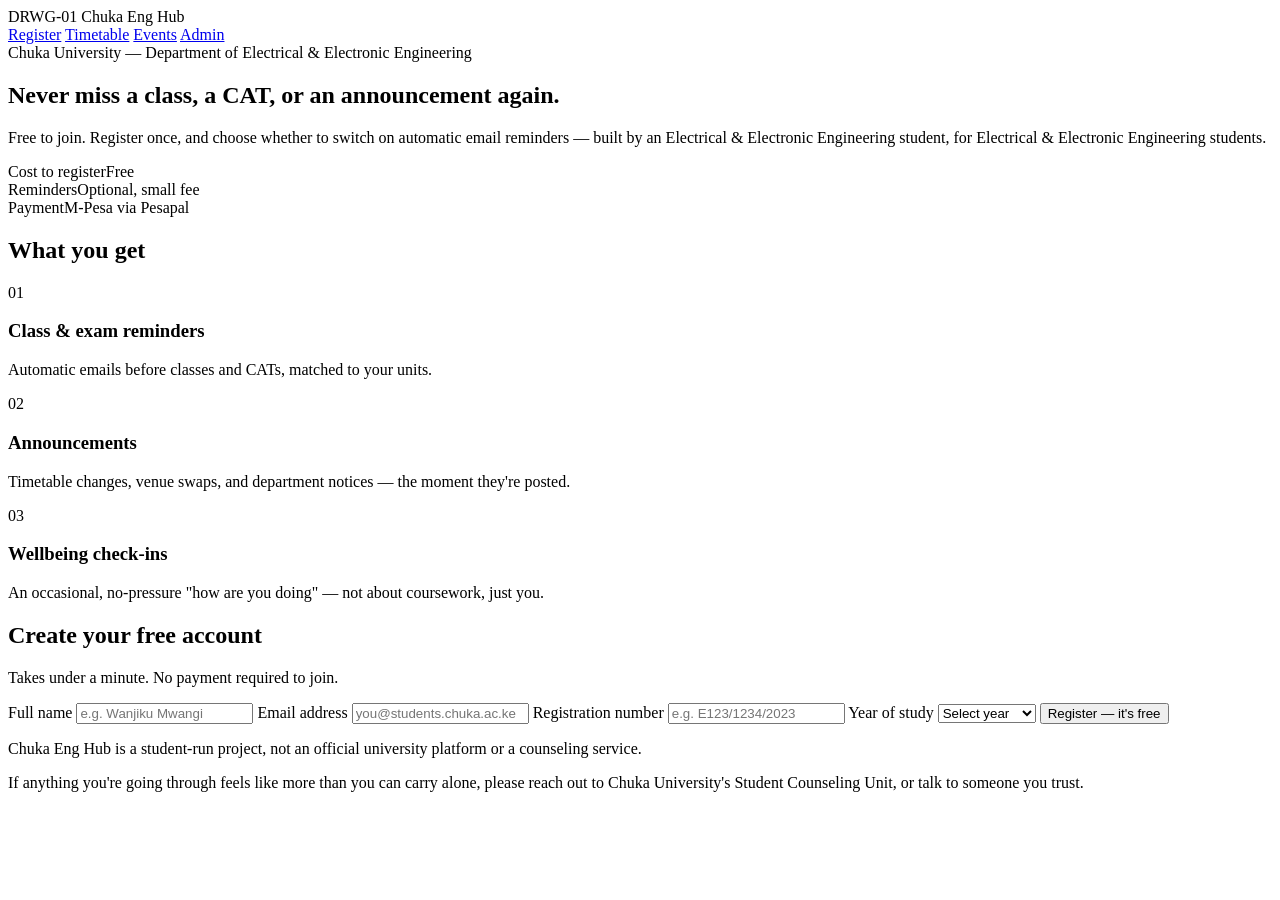
==== index.html @ bf602919 "Create index.html" ====
<!DOCTYPE html>
<html lang="en">
<head>
<meta charset="UTF-8">
<meta name="viewport" content="width=device-width, initial-scale=1.0">
<title>Chuka Eng Hub — Class reminders &amp; announcements</title>
<meta name="description" content="Free registration for Chuka University Electrical &amp; Electronic Engineering students. Optional automatic class reminders, exam timetables, announcements and wellbeing check-ins.">
<link rel="stylesheet" href="style.css">
</head>
<body>

<header class="title-block">
  <div class="title-block-inner">
    <div class="mark">
      <span class="drwg-no">DRWG-01</span>
      <span class="name">Chuka Eng Hub</span>
    </div>
    <nav>
      <a href="index.html" class="active">Register</a>
      <a href="timetable.html">Timetable</a>
      <a href="events.html">Events</a>
      <a href="admin.html">Admin</a>
    </nav>
  </div>
</header>

<main class="wrap">

  <section class="hero">
    <div class="field-label">Chuka University — Department of Electrical &amp; Electronic Engineering</div>
    <h1>Never miss a class, a CAT, or an announcement again.</h1>
    <p class="lede">
      Free to join. Register once, and choose whether to switch on automatic
      email reminders — built by an Electrical &amp; Electronic Engineering student, for Electrical &amp; Electronic Engineering students.
    </p>

    <div class="hero-specs">
      <div><span class="k">Cost to register</span><span class="v">Free</span></div>
      <div><span class="k">Reminders</span><span class="v">Optional, small fee</span></div>
      <div><span class="k">Payment</span><span class="v">M-Pesa via Pesapal</span></div>
    </div>
  </section>

  <section class="two-col">
    <div>
      <h2 style="color:var(--paper)">What you get</h2>
      <div class="grid-3">
        <div class="feature">
          <span class="num">01</span>
          <h3>Class &amp; exam reminders</h3>
          <p>Automatic emails before classes and CATs, matched to your units.</p>
        </div>
        <div class="feature">
          <span class="num">02</span>
          <h3>Announcements</h3>
          <p>Timetable changes, venue swaps, and department notices — the moment they're posted.</p>
        </div>
        <div class="feature">
          <span class="num">03</span>
          <h3>Wellbeing check-ins</h3>
          <p>An occasional, no-pressure "how are you doing" — not about coursework, just you.</p>
        </div>
      </div>
    </div>

    <div class="panel" id="register-panel">
      <h2>Create your free account</h2>
      <p>Takes under a minute. No payment required to join.</p>

      <form id="register-form">
        <label for="name">Full name</label>
        <input id="name" name="name" type="text" required placeholder="e.g. Wanjiku Mwangi">

        <label for="email">Email address</label>
        <input id="email" name="email" type="email" required placeholder="you@students.chuka.ac.ke">

        <label for="regNumber">Registration number</label>
        <input id="regNumber" name="regNumber" type="text" required placeholder="e.g. E123/1234/2023">

        <label for="year">Year of study</label>
        <input type="hidden" id="programme" name="programme" value="Electrical &amp; Electronic Engineering">
        <select id="year" name="year" required>
          <option value="" disabled selected>Select year</option>
          <option value="First Year">First Year</option>
          <option value="Second Year">Second Year</option>
          <option value="Third Year">Third Year</option>
          <option value="Fourth Year">Fourth Year</option>
          <option value="Fifth Year">Fifth Year</option>
        </select>

        <button type="submit" class="btn btn-primary btn-block" id="register-btn">Register — it's free</button>
        <div class="msg" id="register-msg"></div>
      </form>

      <div id="post-register" style="display:none; margin-top:24px; border-top:1px solid #DCE3F0; padding-top:20px;">
        <p style="margin-top:0;"><strong>You're registered.</strong> Want automatic reminders too?</p>
        <button class="btn btn-ghost btn-block" id="activate-btn">Activate reminders (optional, small fee)</button>
        <p class="support-note">You can skip this — you'll still see the public timetable and events pages.</p>
      </div>
    </div>
  </section>

</main>

<footer class="wrap">
  <p>Chuka Eng Hub is a student-run project, not an official university platform or a counseling service.</p>
  <p class="support-note">If anything you're going through feels like more than you can carry alone, please reach out to Chuka University's Student Counseling Unit, or talk to someone you trust.</p>
</footer>

<script src="app.js"></script>
<script>
  const form = document.getElementById("register-form");
  const msg = document.getElementById("register-msg");
  const btn = document.getElementById("register-btn");
  const postRegister = document.getElementById("post-register");
  let registeredEmail = "";

  form.addEventListener("submit", async (e) => {
    e.preventDefault();
    btn.disabled = true;
    btn.textContent = "Registering...";

    const payload = {
      name: form.name.value.trim(),
      email: form.email.value.trim().toLowerCase(),
      regNumber: form.regNumber.value.trim(),
      programme: form.programme.value.trim(),
      year: form.year.value
    };

    try {
      const result = await callBackend("register", payload);
      if (result.success) {
        showMsg(msg, "You're in! Check your email for confirmation.", true);
        registeredEmail = payload.email;
        postRegister.style.display = "block";
        form.style.display = "none";
      } else {
        showMsg(msg, result.error || "Something went wrong. Try again.", false);
      }
    } catch (err) {
      showMsg(msg, "Couldn't reach the server. Check your connection and try again.", false);
    } finally {
      btn.disabled = false;
      btn.textContent = "Register — it's free";
    }
  });

  document.getElementById("activate-btn").addEventListener("click", async () => {
    const activateBtn = document.getElementById("activate-btn");
    activateBtn.disabled = true;
    activateBtn.textContent = "Redirecting to payment...";
    try {
      const result = await callBackend("initiatePayment", { email: registeredEmail });
      if (result.success && result.redirectUrl) {
        window.location.href = result.redirectUrl;
      } else {
        activateBtn.disabled = false;
        activateBtn.textContent = "Activate reminders (optional, small fee)";
        alert(result.error || "Couldn't start payment. Try again shortly.");
      }
    } catch (err) {
      activateBtn.disabled = false;
      activateBtn.textContent = "Activate reminders (optional, small fee)";
      alert("Couldn't reach the server.");
    }
  });
</script>
</body>
</html>
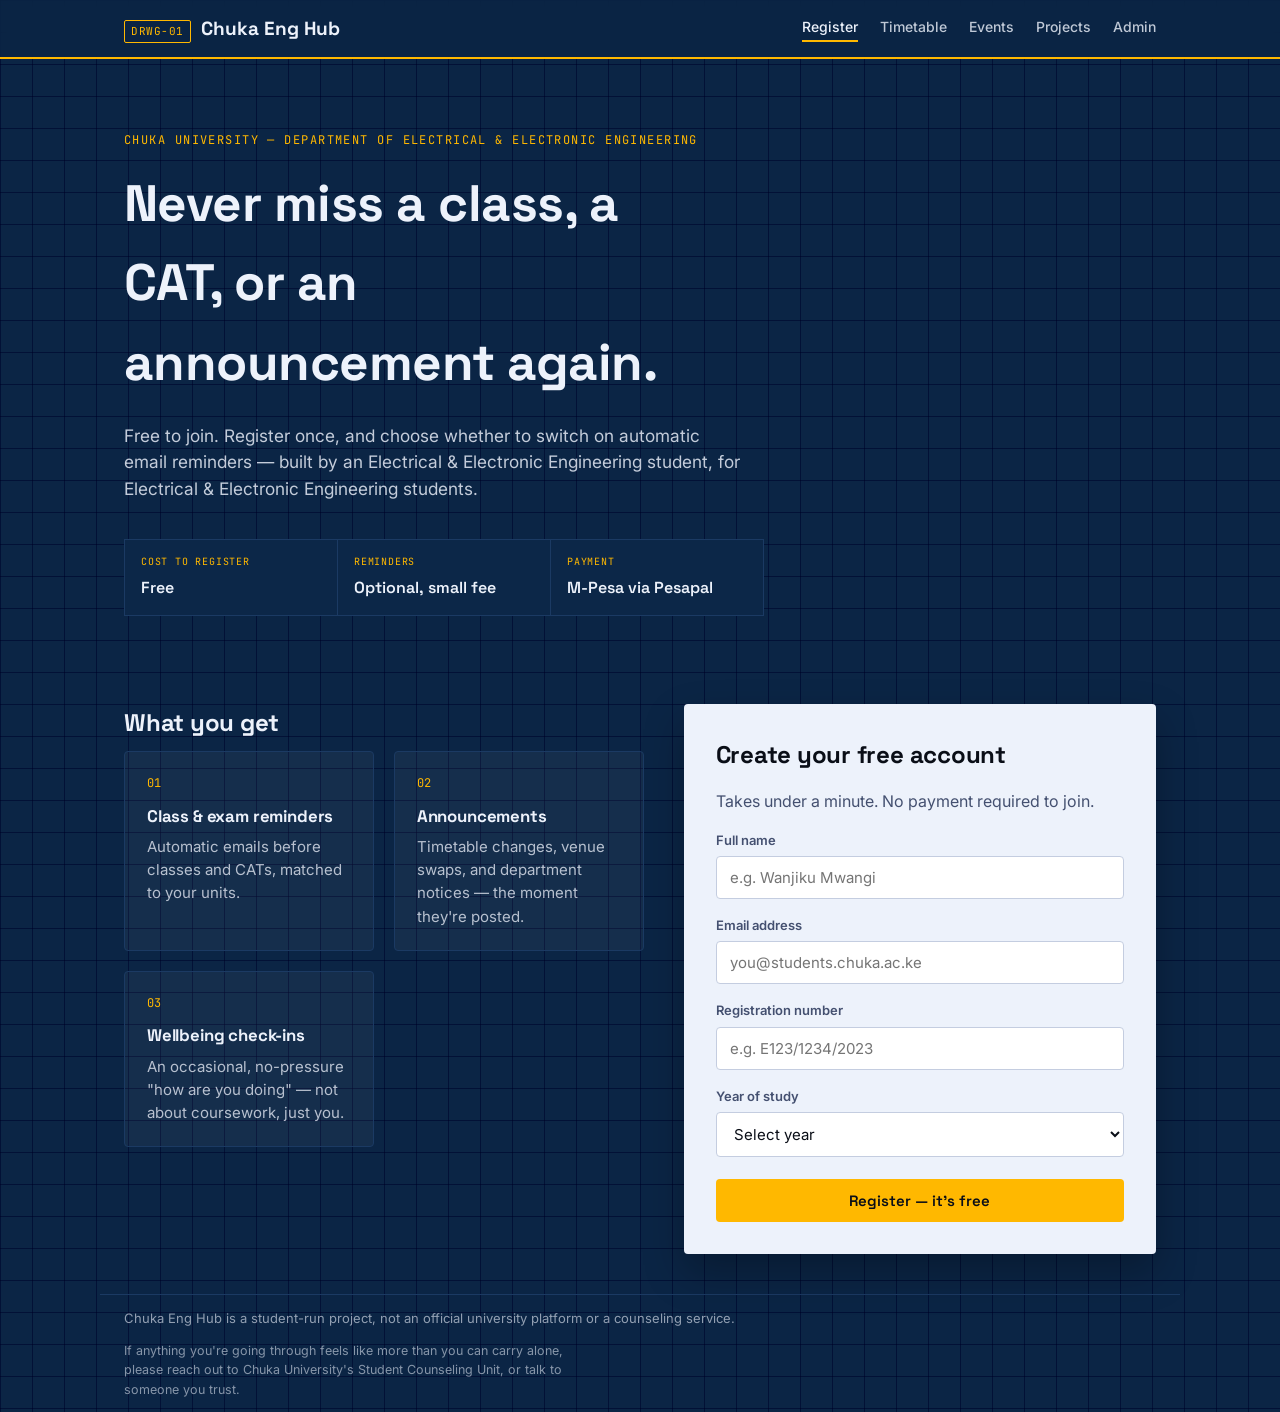
==== commit 58762b6a: "Update index.html" ====
--- a/index.html
+++ b/index.html
@@ -19,6 +19,7 @@
       <a href="index.html" class="active">Register</a>
       <a href="timetable.html">Timetable</a>
       <a href="events.html">Events</a>
+      <a href="projects.html">Projects</a>
       <a href="admin.html">Admin</a>
     </nav>
   </div>
--- a/style.css
+++ b/style.css
@@ -0,0 +1,391 @@
+/* ==========================================================================
+   Chuka Eng Hub — visual identity: "engineering drawing / blueprint"
+   Palette:
+     --navy       #0B2545  (blueprint field)
+     --navy-line  #1B3A63  (grid lines on blueprint)
+     --paper      #EDF2FB  (drawing paper / card surface)
+     --ink        #0A0E17  (primary text on paper)
+     --amber      #FFB800  (accent, "hazard/measurement" marks)
+     --signal     #3DDC84  (success / paid / active status)
+     --alert      #FF5C5C  (errors, unpaid/inactive status)
+   Type:
+     Display: 'Space Grotesk' — technical, geometric, drawing-title feel
+     Body:    'Inter'
+     Data:    'JetBrains Mono' — unit codes, dates, timetable figures
+   ========================================================================== */
+
+@import url('https://fonts.googleapis.com/css2?family=Space+Grotesk:wght@500;600;700&family=Inter:wght@400;500;600&family=JetBrains+Mono:wght@400;500;700&display=swap');
+
+:root {
+  --navy: #0B2545;
+  --navy-line: #1B3A63;
+  --paper: #EDF2FB;
+  --ink: #0A0E17;
+  --ink-soft: #445070;
+  --amber: #FFB800;
+  --signal: #3DDC84;
+  --alert: #FF5C5C;
+  --radius: 4px;
+  --max-width: 1080px;
+}
+
+* { box-sizing: border-box; }
+
+html { scroll-behavior: smooth; }
+
+@media (prefers-reduced-motion: reduce) {
+  html { scroll-behavior: auto; }
+  * { animation-duration: 0.001ms !important; transition-duration: 0.001ms !important; }
+}
+
+body {
+  margin: 0;
+  background:
+    linear-gradient(var(--navy-line) 1px, transparent 1px) 0 0 / 32px 32px,
+    linear-gradient(90deg, var(--navy-line) 1px, transparent 1px) 0 0 / 32px 32px,
+    var(--navy);
+  background-blend-mode: overlay, overlay, normal;
+  color: var(--paper);
+  font-family: 'Inter', sans-serif;
+  line-height: 1.55;
+  min-height: 100vh;
+}
+
+a { color: inherit; }
+
+h1, h2, h3, .display {
+  font-family: 'Space Grotesk', sans-serif;
+  letter-spacing: -0.01em;
+  margin: 0 0 0.4em;
+}
+
+.mono {
+  font-family: 'JetBrains Mono', monospace;
+}
+
+.wrap {
+  max-width: var(--max-width);
+  margin: 0 auto;
+  padding: 0 24px;
+}
+
+/* ---------- Title block (signature element) ----------
+   Mimics an engineering drawing's title block: a bordered strip with
+   labeled fields, used as the site header/status bar on every page. */
+
+.title-block {
+  border-bottom: 2px solid var(--amber);
+  background: rgba(11, 37, 69, 0.85);
+  backdrop-filter: blur(6px);
+  position: sticky;
+  top: 0;
+  z-index: 20;
+}
+
+.title-block-inner {
+  max-width: var(--max-width);
+  margin: 0 auto;
+  padding: 14px 24px;
+  display: flex;
+  align-items: center;
+  justify-content: space-between;
+  flex-wrap: wrap;
+  gap: 12px;
+}
+
+.title-block .mark {
+  display: flex;
+  align-items: baseline;
+  gap: 10px;
+}
+
+.title-block .mark .drwg-no {
+  font-family: 'JetBrains Mono', monospace;
+  font-size: 11px;
+  color: var(--amber);
+  border: 1px solid var(--amber);
+  padding: 2px 6px;
+  border-radius: 2px;
+  letter-spacing: 0.05em;
+}
+
+.title-block .mark .name {
+  font-family: 'Space Grotesk', sans-serif;
+  font-weight: 700;
+  font-size: 19px;
+}
+
+.title-block nav {
+  display: flex;
+  gap: 22px;
+  font-size: 14px;
+  font-weight: 500;
+}
+
+.title-block nav a {
+  text-decoration: none;
+  color: var(--paper);
+  opacity: 0.8;
+  border-bottom: 2px solid transparent;
+  padding-bottom: 2px;
+}
+
+.title-block nav a:hover,
+.title-block nav a.active {
+  opacity: 1;
+  border-bottom-color: var(--amber);
+}
+
+/* ---------- Hero ---------- */
+
+.hero {
+  padding: 72px 0 48px;
+}
+
+.hero .field-label {
+  font-family: 'JetBrains Mono', monospace;
+  font-size: 12px;
+  letter-spacing: 0.12em;
+  text-transform: uppercase;
+  color: var(--amber);
+  margin-bottom: 14px;
+}
+
+.hero h1 {
+  font-size: clamp(2rem, 5vw, 3.2rem);
+  max-width: 18ch;
+}
+
+.hero p.lede {
+  max-width: 56ch;
+  color: rgba(237, 242, 251, 0.82);
+  font-size: 1.08rem;
+}
+
+.hero-specs {
+  display: grid;
+  grid-template-columns: repeat(auto-fit, minmax(140px, 1fr));
+  gap: 1px;
+  background: var(--navy-line);
+  border: 1px solid var(--navy-line);
+  margin-top: 36px;
+  max-width: 640px;
+}
+
+.hero-specs div {
+  background: rgba(11, 37, 69, 0.9);
+  padding: 14px 16px;
+}
+
+.hero-specs .k {
+  font-family: 'JetBrains Mono', monospace;
+  font-size: 10px;
+  letter-spacing: 0.08em;
+  text-transform: uppercase;
+  color: var(--amber);
+  display: block;
+  margin-bottom: 6px;
+}
+
+.hero-specs .v {
+  font-family: 'Space Grotesk', sans-serif;
+  font-weight: 600;
+  font-size: 1rem;
+}
+
+/* ---------- Cards / panels (drawing paper) ---------- */
+
+.panel {
+  background: var(--paper);
+  color: var(--ink);
+  border-radius: var(--radius);
+  padding: 32px;
+  box-shadow: 0 18px 40px rgba(0,0,0,0.28);
+}
+
+.panel h2 { color: var(--ink); }
+.panel p { color: var(--ink-soft); }
+
+section {
+  padding: 40px 0;
+}
+
+/* ---------- Forms ---------- */
+
+label {
+  display: block;
+  font-size: 13px;
+  font-weight: 600;
+  margin: 16px 0 6px;
+  color: var(--ink-soft);
+}
+
+label:first-of-type { margin-top: 0; }
+
+input, select, textarea {
+  width: 100%;
+  padding: 11px 13px;
+  border: 1.5px solid #C4CDE0;
+  border-radius: var(--radius);
+  font-family: 'Inter', sans-serif;
+  font-size: 15px;
+  background: #fff;
+  color: var(--ink);
+}
+
+input:focus, select:focus, textarea:focus {
+  outline: 2px solid var(--navy);
+  outline-offset: 1px;
+  border-color: var(--navy);
+}
+
+textarea { resize: vertical; min-height: 90px; }
+
+.btn {
+  display: inline-flex;
+  align-items: center;
+  gap: 8px;
+  border: none;
+  border-radius: var(--radius);
+  padding: 12px 22px;
+  font-family: 'Space Grotesk', sans-serif;
+  font-weight: 600;
+  font-size: 15px;
+  cursor: pointer;
+  text-decoration: none;
+}
+
+.btn-primary {
+  background: var(--amber);
+  color: var(--ink);
+}
+.btn-primary:hover { background: #ffc633; }
+
+.btn-ghost {
+  background: transparent;
+  border: 1.5px solid var(--navy);
+  color: var(--navy);
+}
+.btn-ghost:hover { background: rgba(11,37,69,0.06); }
+
+.btn-block { width: 100%; justify-content: center; margin-top: 22px; }
+
+.btn:disabled { opacity: 0.6; cursor: not-allowed; }
+
+/* ---------- Status pills ---------- */
+
+.pill {
+  display: inline-block;
+  font-family: 'JetBrains Mono', monospace;
+  font-size: 11px;
+  letter-spacing: 0.05em;
+  text-transform: uppercase;
+  padding: 3px 9px;
+  border-radius: 20px;
+}
+.pill-free { background: #E4E9F5; color: var(--ink-soft); }
+.pill-paid { background: rgba(61, 220, 132, 0.15); color: #1D8A52; }
+
+/* ---------- Tables (timetable / events) ---------- */
+
+table {
+  width: 100%;
+  border-collapse: collapse;
+  font-size: 14.5px;
+}
+
+th {
+  text-align: left;
+  font-family: 'JetBrains Mono', monospace;
+  font-size: 11px;
+  letter-spacing: 0.06em;
+  text-transform: uppercase;
+  color: var(--ink-soft);
+  border-bottom: 2px solid var(--navy);
+  padding: 10px 8px;
+}
+
+td {
+  padding: 12px 8px;
+  border-bottom: 1px solid #DCE3F0;
+  color: var(--ink);
+}
+
+tr:last-child td { border-bottom: none; }
+
+.unit-code {
+  font-family: 'JetBrains Mono', monospace;
+  font-weight: 700;
+  color: var(--navy);
+}
+
+/* ---------- Feature grid ---------- */
+
+.grid-3 {
+  display: grid;
+  grid-template-columns: repeat(auto-fit, minmax(230px, 1fr));
+  gap: 20px;
+  margin-top: 8px;
+}
+
+.feature {
+  border: 1px solid var(--navy-line);
+  background: rgba(237, 242, 251, 0.04);
+  border-radius: var(--radius);
+  padding: 22px;
+}
+
+.feature .num {
+  font-family: 'JetBrains Mono', monospace;
+  color: var(--amber);
+  font-size: 12px;
+  margin-bottom: 10px;
+  display: block;
+}
+
+.feature h3 { font-size: 1.05rem; margin-bottom: 6px; }
+.feature p { color: rgba(237,242,251,0.75); font-size: 0.94rem; margin: 0; }
+
+/* ---------- Footer ---------- */
+
+footer {
+  border-top: 1px solid var(--navy-line);
+  margin-top: 60px;
+  padding: 28px 0 40px;
+  font-size: 13px;
+  color: rgba(237,242,251,0.6);
+}
+
+footer a { text-decoration: underline; }
+
+.support-note {
+  font-size: 12.5px;
+  color: rgba(237,242,251,0.55);
+  margin-top: 6px;
+  max-width: 60ch;
+}
+
+/* ---------- Utility ---------- */
+
+.msg {
+  padding: 12px 14px;
+  border-radius: var(--radius);
+  font-size: 14px;
+  margin-top: 16px;
+  display: none;
+}
+.msg.show { display: block; }
+.msg-ok { background: rgba(61,220,132,0.12); color: #1D8A52; border: 1px solid rgba(61,220,132,0.4); }
+.msg-err { background: rgba(255,92,92,0.1); color: #B23A3A; border: 1px solid rgba(255,92,92,0.4); }
+
+.two-col {
+  display: grid;
+  grid-template-columns: 1.1fr 1fr;
+  gap: 40px;
+  align-items: start;
+}
+
+@media (max-width: 820px) {
+  .two-col { grid-template-columns: 1fr; }
+  .title-block nav { gap: 14px; font-size: 13px; }
+}
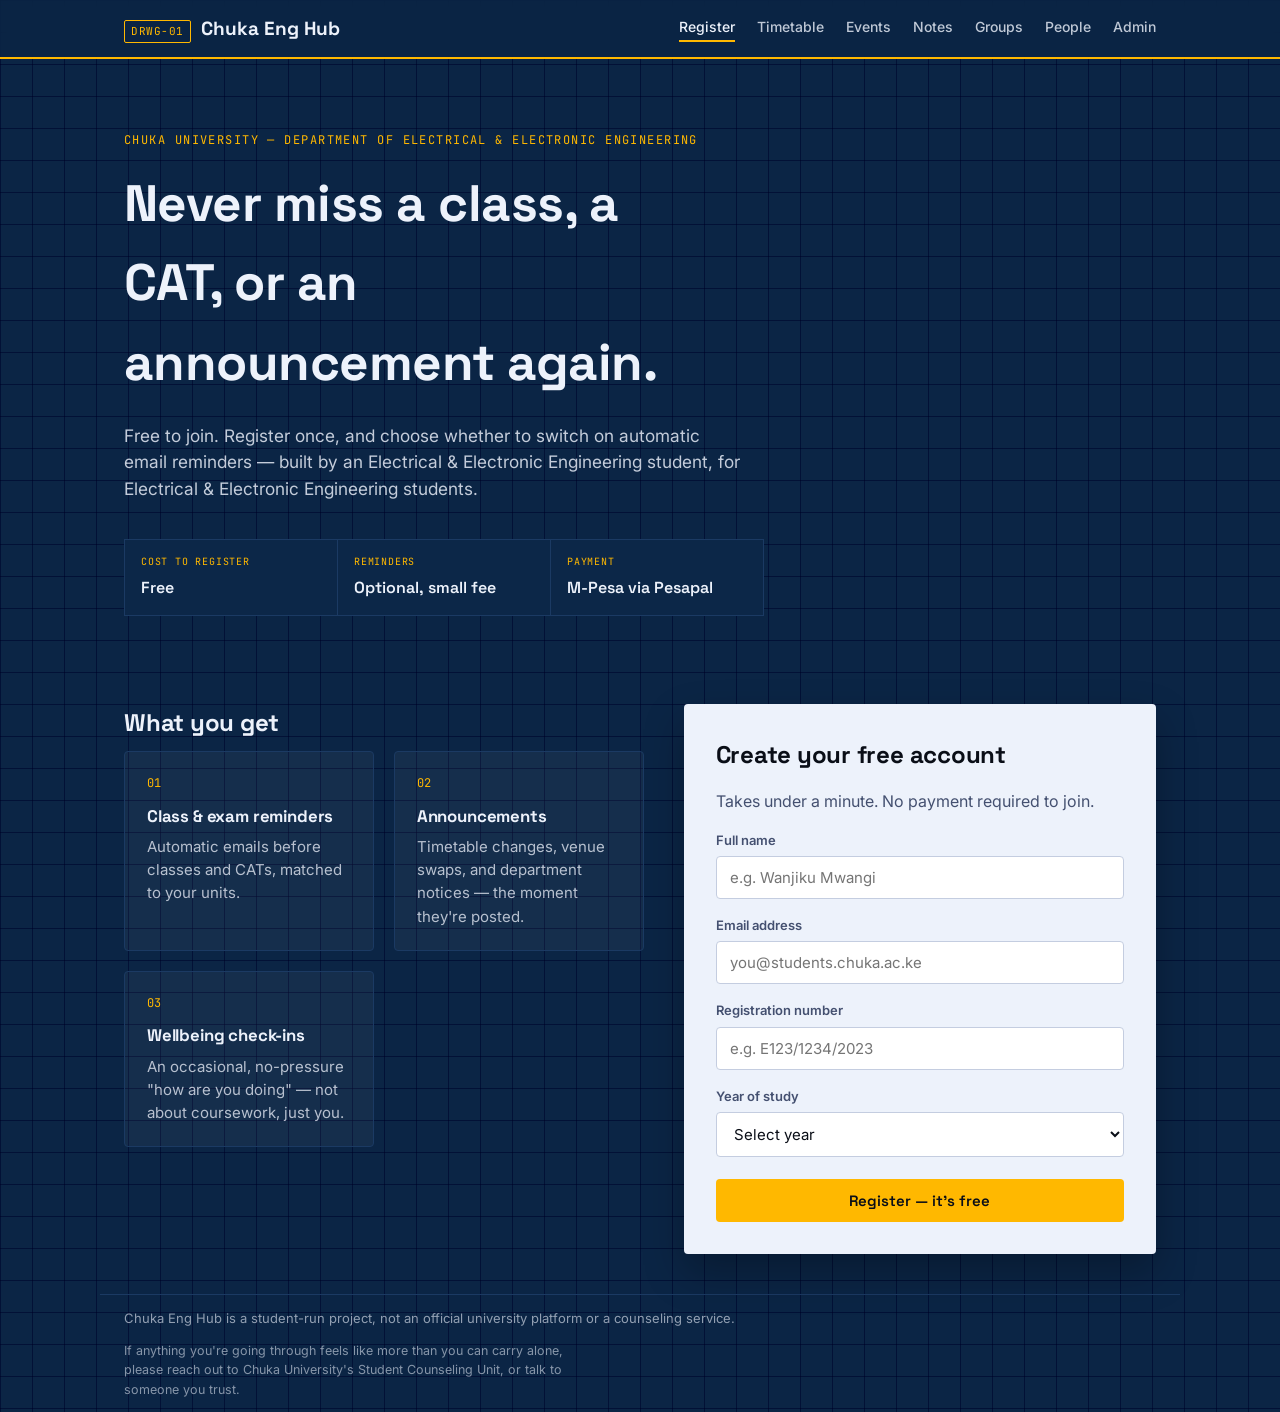
==== commit d09d4454: "Update index.html" ====
--- a/index.html
+++ b/index.html
@@ -19,7 +19,9 @@
       <a href="index.html" class="active">Register</a>
       <a href="timetable.html">Timetable</a>
       <a href="events.html">Events</a>
-      <a href="projects.html">Projects</a>
+      <a href="notes.html">Notes</a>
+      <a href="groups.html">Groups</a>
+      <a href="personnel.html">People</a>
       <a href="admin.html">Admin</a>
     </nav>
   </div>
--- a/style.css
+++ b/style.css
@@ -346,6 +346,26 @@
 .feature h3 { font-size: 1.05rem; margin-bottom: 6px; }
 .feature p { color: rgba(237,242,251,0.75); font-size: 0.94rem; margin: 0; }
 
+.feature img {
+  aspect-ratio: 16 / 10;
+  object-fit: cover;
+  border-radius: var(--radius);
+  margin: -22px -22px 16px;
+  width: calc(100% + 44px);
+  display: block;
+  background: var(--navy-line);
+}
+
+.image-preview {
+  margin-top: 10px;
+  max-width: 100%;
+  max-height: 220px;
+  border-radius: var(--radius);
+  border: 1.5px solid #C4CDE0;
+  object-fit: cover;
+  display: block;
+}
+
 /* ---------- Footer ---------- */
 
 footer {
